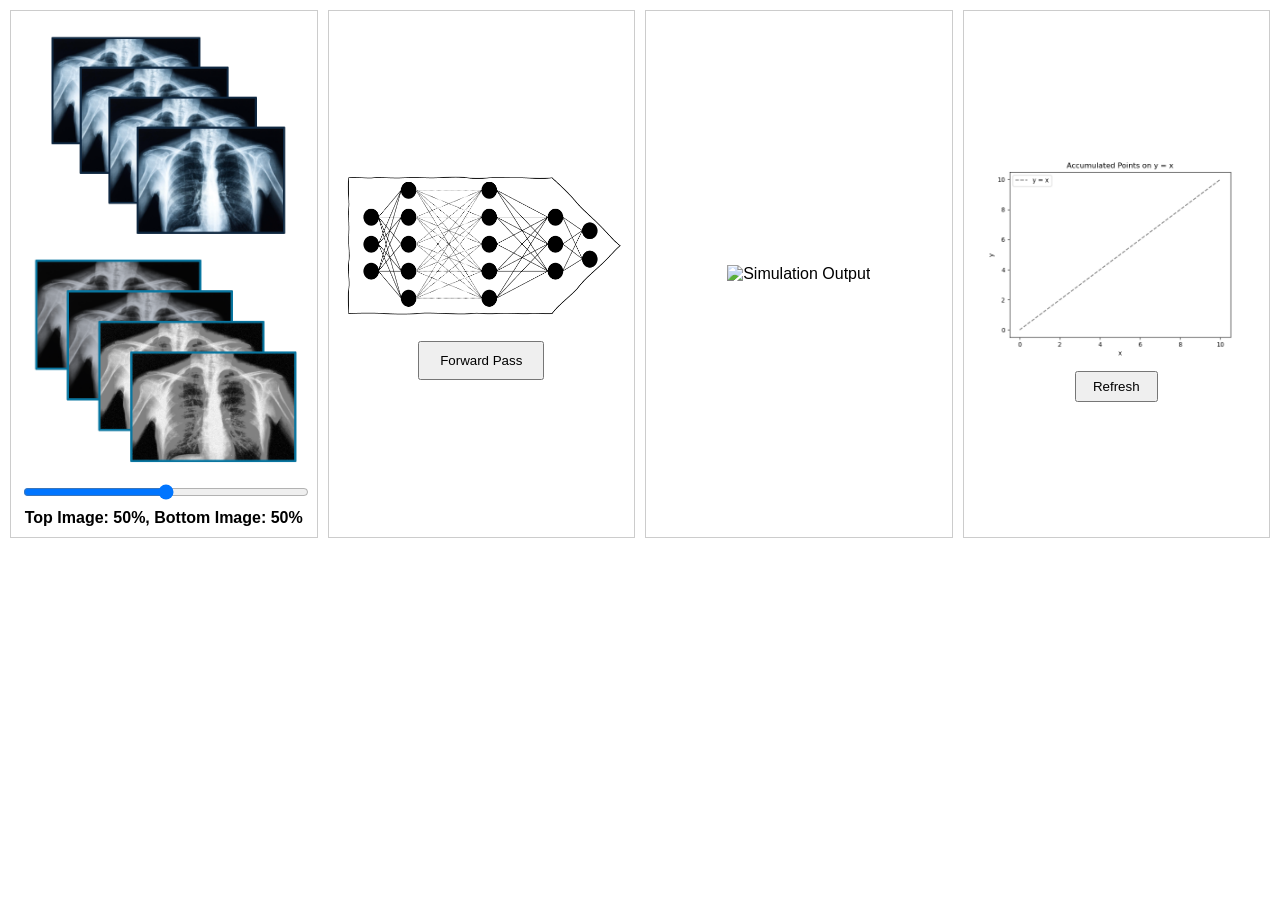
==== templates/index.html @ 632abbbf "initial commit" ====
<!DOCTYPE html>
<html lang="en">
<head>
  <meta charset="UTF-8">
  <title>Simulation Viewer</title>
  <style>
    * {
      box-sizing: border-box;
    }

    html, body {
      margin: 0;
      height: 100%;
      font-family: Arial, sans-serif;
    }

    body {
      display: grid;
      grid-template-columns: 1fr 1fr 1fr 1fr;
      gap: 10px;
      padding: 10px;
    }

    .column {
      display: flex;
      flex-direction: column;
      height: 60%;
      border: 1px solid #ccc;
      padding: 10px;
    }

    #image-container {
      position: relative;
      flex-grow: 1;
    }

    #image-a,
    #image-b {
      position: absolute;
      left: 0;
      width: 100%;
      object-fit: contain;
      transition: height 0.2s ease;
    }

    #image-a {
      top: 0;
    }

    #image-b {
      bottom: 0;
    }

    #slider-container {
      margin-top: 10px;
    }

    #slider-value {
      margin-top: 5px;
      text-align: center;
      font-weight: bold;
    }

    input[type="range"] {
      width: 100%;
    }
  </style>
</head>
<body>

  <!-- Column 1 -->
  <div class="column" id="column-1">
    <div id="image-container">
      <img id="image-a" src="/static/img/ct_a.png" alt="CT A">
      <img id="image-b" src="/static/img/ct_b.png" alt="CT B">
    </div>
    <div id="slider-container">
      <input type="range" min="0" max="100" value="50" id="ratio-slider" oninput="adjustImageRatio()">
      <div id="slider-value">Top Image: 50%</div>
    </div>
  </div>

  
<!-- Column 2: Model image and Forward Pass button -->
<div class="column" id="column-2" style="display: flex; flex-direction: column; justify-content: center; align-items: center;">
    <img src="/static/img/model.png" alt="Model Image" style="max-width: 100%; max-height: 70%; object-fit: contain;">
    <button onclick="runForwardPass()" style="margin-top: 20px; padding: 10px 20px;">Forward Pass</button>
</div>
  
    
<!-- Column 3: Simulation output figure -->
<div class="column" id="column-3" style="justify-content: center; align-items: center;">
    <img id="sim-output" src="/static/img/placeholder.png" alt="Simulation Output" style="max-width: 100%; max-height: 100%; object-fit: contain;">
</div>

<!-- Column 4: Accumulating points figure -->
<div class="column" id="column-4" style="display: flex; flex-direction: column; align-items: center; justify-content: center;">
    <img id="accumulated-output" src="/static/img/accumulated.png" alt="Accumulated Output"
         style="max-width: 100%; max-height: 100%; object-fit: contain; margin-bottom: 10px;">
    <button onclick="refreshPlot()" style="padding: 6px 16px;">Refresh</button>
</div>
  

  <script>

function runForwardPass() {
  const sliderValue = parseInt(document.getElementById("ratio-slider").value);

  fetch("/run_simulation", {
    method: "POST",
    headers: {
      'Content-Type': 'application/json'
    },
    body: JSON.stringify({ slider_value: sliderValue })
  })
  .then(res => res.json())
  .then(() => {
    // Update simulation output image (column 3)
    document.getElementById("sim-output").src = "/static/img/generated.png?t=" + new Date().getTime();

    // ✅ Update accumulated output image (column 4)
    document.getElementById("accumulated-output").src = "/static/img/accumulated.png?t=" + new Date().getTime();
  });
}

function refreshPlot() {
    fetch("/reset_accumulated", { method: "POST" })
      .then(() => {
        document.getElementById("accumulated-output").src = "/static/img/accumulated.png?t=" + new Date().getTime();
      });
  }

    function adjustImageRatio() {
      const sliderValue = parseInt(document.getElementById("ratio-slider").value);
      const container = document.getElementById("image-container");
      const height = container.clientHeight;

      const imgA = document.getElementById("image-a");
      const imgB = document.getElementById("image-b");
      const sliderLabel = document.getElementById("slider-value");

      const heightA = height * (sliderValue / 100);
      const heightB = height - heightA;

      imgA.style.height = `${heightA}px`;
      imgB.style.height = `${heightB}px`;

      sliderLabel.textContent = `Top Image: ${sliderValue}%, Bottom Image: ${100 - sliderValue}%`;
    }

    window.onload = adjustImageRatio;
    window.onresize = adjustImageRatio; // Optional: keep responsive on resize
  </script>

</body>
</html>
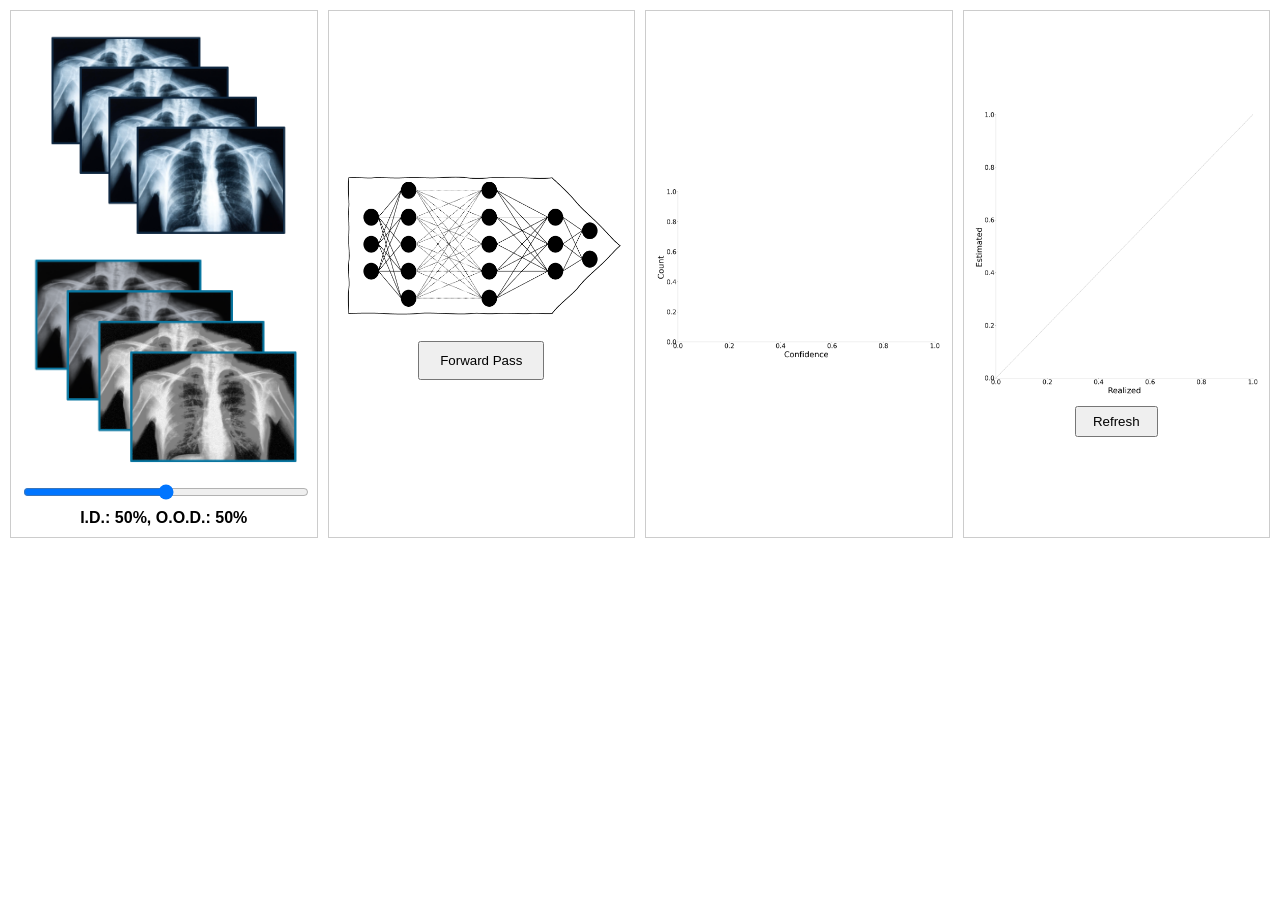
==== commit 72330d50: "column 3 figure updates" ====
--- a/templates/index.html
+++ b/templates/index.html
@@ -76,7 +76,7 @@
     </div>
     <div id="slider-container">
       <input type="range" min="0" max="100" value="50" id="ratio-slider" oninput="adjustImageRatio()">
-      <div id="slider-value">Top Image: 50%</div>
+      <div id="slider-value">I.D.: 50%</div>
     </div>
   </div>
 
@@ -145,7 +145,7 @@
       imgA.style.height = `${heightA}px`;
       imgB.style.height = `${heightB}px`;
 
-      sliderLabel.textContent = `Top Image: ${sliderValue}%, Bottom Image: ${100 - sliderValue}%`;
+      sliderLabel.textContent = `I.D.: ${sliderValue}%, O.O.D.: ${100 - sliderValue}%`;
     }
 
     window.onload = adjustImageRatio;
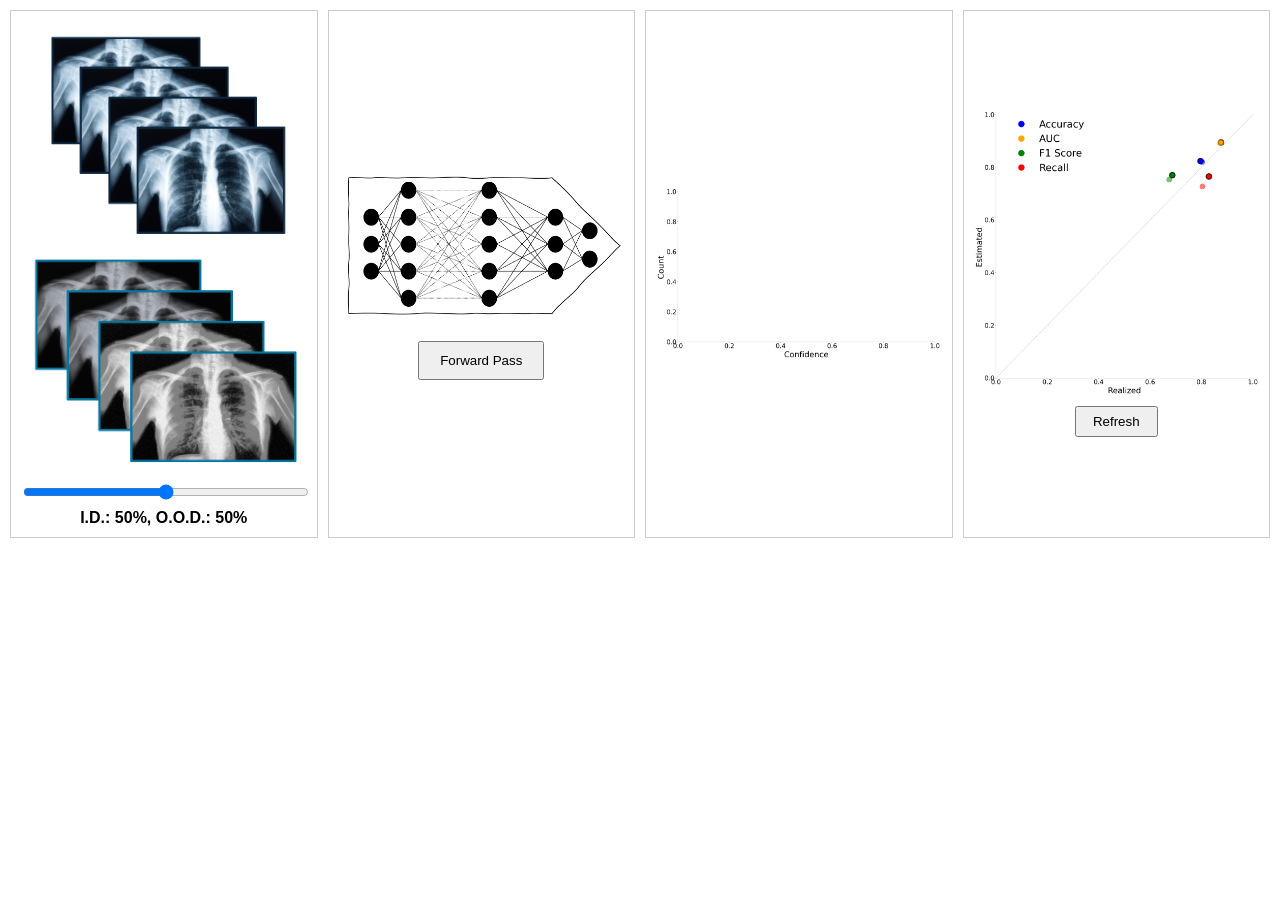
==== commit 4549e9fc: "updated version" ====
--- a/templates/index.html
+++ b/templates/index.html
@@ -2,7 +2,7 @@
 <html lang="en">
 <head>
   <meta charset="UTF-8">
-  <title>Simulation Viewer</title>
+  <title>Performance Prediction Viz</title>
   <style>
     * {
       box-sizing: border-box;
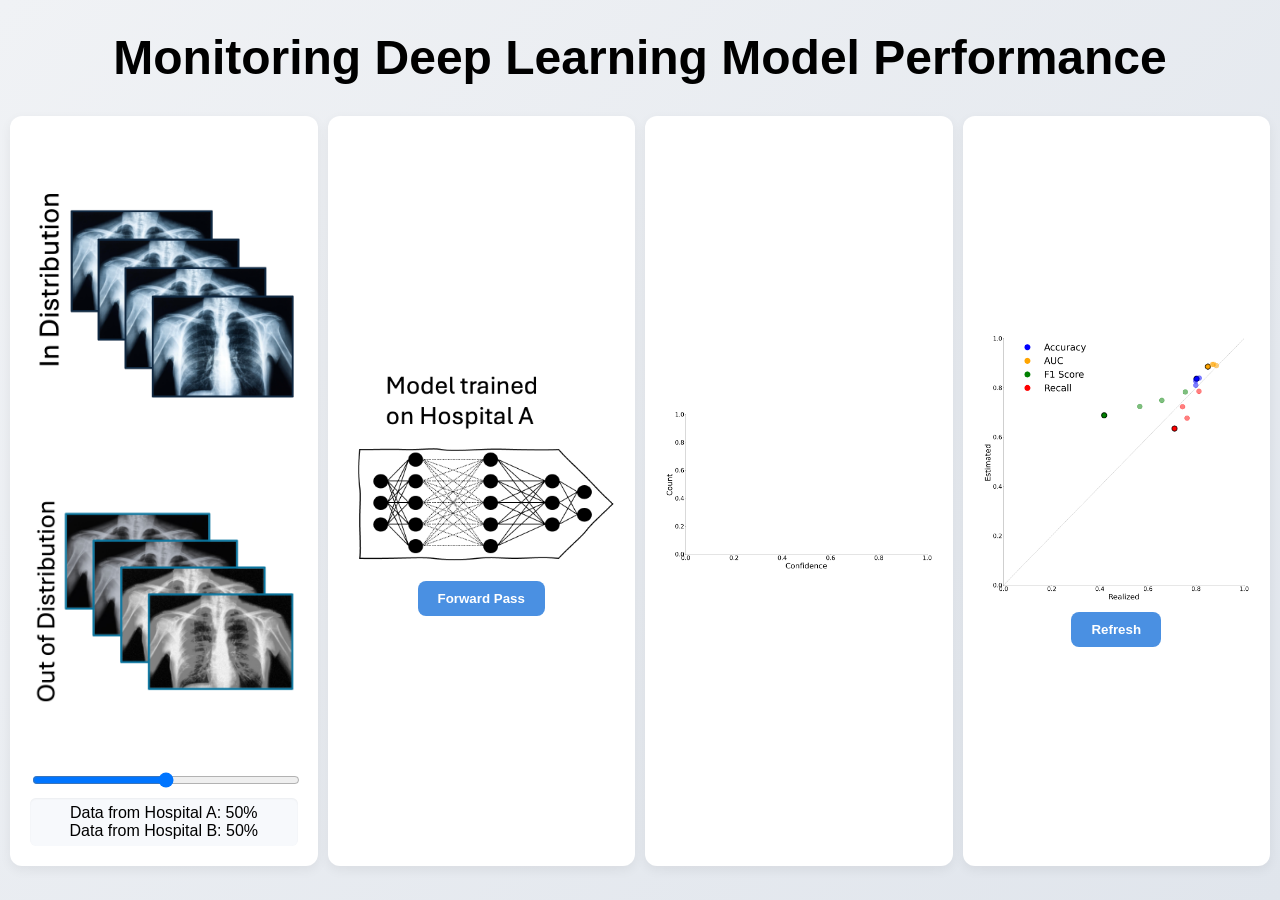
==== commit f0b9c5ff: "working version with revisions" ====
--- a/templates/index.html
+++ b/templates/index.html
@@ -11,22 +11,27 @@
     html, body {
       margin: 0;
       height: 100%;
-      font-family: Arial, sans-serif;
+      font-family: 'Segoe UI', Tahoma, Geneva, Verdana, sans-serif;
+      background: linear-gradient(135deg, #f0f2f5, #e0e5ec);
     }
 
-    body {
+    .grid-container {
       display: grid;
       grid-template-columns: 1fr 1fr 1fr 1fr;
       gap: 10px;
-      padding: 10px;
+      height: calc(100vh - 90px); /* full height minus 20px top and bottom padding */
+      padding: 30px 10px; /* 20px top/bottom, 10px left/right */
     }
 
     .column {
       display: flex;
       flex-direction: column;
-      height: 60%;
-      border: 1px solid #ccc;
-      padding: 10px;
+      background-color: #ffffff;
+      border-radius: 12px;
+      box-shadow: 0 4px 12px rgba(0, 0, 0, 0.06);
+      padding: 20px;
+      overflow: hidden;
+      justify-content: space-between;
     }
 
     #image-container {
@@ -56,79 +61,109 @@
     }
 
     #slider-value {
-      margin-top: 5px;
+      background: #f7f9fc;
+      border-radius: 6px;
+      padding: 6px;
+      font-weight: 500;
       text-align: center;
-      font-weight: bold;
+      box-shadow: inset 0 1px 2px rgba(0, 0, 0, 0.05);
+      margin-top: 6px;
     }
 
     input[type="range"] {
       width: 100%;
+      margin-top: 10px;
+    }
+
+    button {
+      background-color: #4a90e2;
+      color: white;
+      border: none;
+      border-radius: 8px;
+      padding: 10px 20px;
+      cursor: pointer;
+      font-weight: bold;
+      transition: background-color 0.2s ease;
+    }
+
+    button:hover {
+      background-color: #3b78c5;
+    }
+
+    img {
+      max-width: 100%;
+      max-height: 100%;
+      object-fit: contain;
     }
   </style>
 </head>
 <body>
+  <div style="
+  text-align: center;
+  font-size: 48px;
+  font-weight: bold;
+  padding-top: 30px;
+  margin-bottom: 1px;
+">
+  Monitoring Deep Learning Model Performance
+</div>
+  <div class="grid-container">
 
-  <!-- Column 1 -->
-  <div class="column" id="column-1">
-    <div id="image-container">
-      <img id="image-a" src="/static/img/ct_a.png" alt="CT A">
-      <img id="image-b" src="/static/img/ct_b.png" alt="CT B">
+    <!-- Column 1 -->
+    <div class="column" id="column-1">
+      <div id="image-container">
+        <img id="image-a" src="/static/img/ct_a.png" alt="CT A">
+        <img id="image-b" src="/static/img/ct_b.png" alt="CT B">
+      </div>
+      <div id="slider-container">
+        <input type="range" min="0" max="100" value="50" id="ratio-slider" oninput="adjustImageRatio()">
+        <div id="slider-value">Data from Hospital A: 50% <br> Data from Hospital B: 50%</div>
+      </div>
     </div>
-    <div id="slider-container">
-      <input type="range" min="0" max="100" value="50" id="ratio-slider" oninput="adjustImageRatio()">
-      <div id="slider-value">I.D.: 50%</div>
+
+    <!-- Column 2: Model + button -->
+    <div class="column" id="column-2" style="align-items: center; justify-content: center;">
+      <img src="/static/img/model.png" alt="Model Image" style="max-width: 100%; max-height: 70%;">
+      <button onclick="runForwardPass()" style="margin-top: 20px;">Forward Pass</button>
     </div>
+
+    <!-- Column 3: Simulation result -->
+    <div class="column" id="column-3" style="align-items: center; justify-content: center;">
+      <img id="sim-output" src="/static/img/placeholder.png" alt="Simulation Output">
+    </div>
+
+    <!-- Column 4: Accumulated result -->
+    <div class="column" id="column-4" style="align-items: center; justify-content: center;">
+      <img id="accumulated-output" src="/static/img/accumulated.png" alt="Accumulated Output" style="margin-bottom: 10px;">
+      <button onclick="refreshPlot()">Refresh</button>
+    </div>
+
   </div>
 
-  
-<!-- Column 2: Model image and Forward Pass button -->
-<div class="column" id="column-2" style="display: flex; flex-direction: column; justify-content: center; align-items: center;">
-    <img src="/static/img/model.png" alt="Model Image" style="max-width: 100%; max-height: 70%; object-fit: contain;">
-    <button onclick="runForwardPass()" style="margin-top: 20px; padding: 10px 20px;">Forward Pass</button>
-</div>
-  
-    
-<!-- Column 3: Simulation output figure -->
-<div class="column" id="column-3" style="justify-content: center; align-items: center;">
-    <img id="sim-output" src="/static/img/placeholder.png" alt="Simulation Output" style="max-width: 100%; max-height: 100%; object-fit: contain;">
-</div>
+  <script>
+    function runForwardPass() {
+      const sliderValue = parseInt(document.getElementById("ratio-slider").value);
 
-<!-- Column 4: Accumulating points figure -->
-<div class="column" id="column-4" style="display: flex; flex-direction: column; align-items: center; justify-content: center;">
-    <img id="accumulated-output" src="/static/img/accumulated.png" alt="Accumulated Output"
-         style="max-width: 100%; max-height: 100%; object-fit: contain; margin-bottom: 10px;">
-    <button onclick="refreshPlot()" style="padding: 6px 16px;">Refresh</button>
-</div>
-  
-
-  <script>
-
-function runForwardPass() {
-  const sliderValue = parseInt(document.getElementById("ratio-slider").value);
-
-  fetch("/run_simulation", {
-    method: "POST",
-    headers: {
-      'Content-Type': 'application/json'
-    },
-    body: JSON.stringify({ slider_value: sliderValue })
-  })
-  .then(res => res.json())
-  .then(() => {
-    // Update simulation output image (column 3)
-    document.getElementById("sim-output").src = "/static/img/generated.png?t=" + new Date().getTime();
-
-    // ✅ Update accumulated output image (column 4)
-    document.getElementById("accumulated-output").src = "/static/img/accumulated.png?t=" + new Date().getTime();
-  });
-}
-
-function refreshPlot() {
-    fetch("/reset_accumulated", { method: "POST" })
+      fetch("/run_simulation", {
+        method: "POST",
+        headers: {
+          'Content-Type': 'application/json'
+        },
+        body: JSON.stringify({ slider_value: sliderValue })
+      })
+      .then(res => res.json())
       .then(() => {
+        document.getElementById("sim-output").src = "/static/img/generated.png?t=" + new Date().getTime();
         document.getElementById("accumulated-output").src = "/static/img/accumulated.png?t=" + new Date().getTime();
       });
-  }
+    }
+
+    function refreshPlot() {
+      fetch("/reset_accumulated", { method: "POST" })
+        .then(() => {
+          document.getElementById("accumulated-output").src = "/static/img/accumulated.png?t=" + new Date().getTime();
+        });
+    }
 
     function adjustImageRatio() {
       const sliderValue = parseInt(document.getElementById("ratio-slider").value);
@@ -145,12 +180,12 @@
       imgA.style.height = `${heightA}px`;
       imgB.style.height = `${heightB}px`;
 
-      sliderLabel.textContent = `I.D.: ${sliderValue}%, O.O.D.: ${100 - sliderValue}%`;
+      sliderLabel.innerHTML = `Data from Hospital A: ${sliderValue}% <br> Data from Hospital B: ${100 - sliderValue}%`;
+
     }
 
     window.onload = adjustImageRatio;
-    window.onresize = adjustImageRatio; // Optional: keep responsive on resize
+    window.onresize = adjustImageRatio;
   </script>
-
 </body>
 </html>
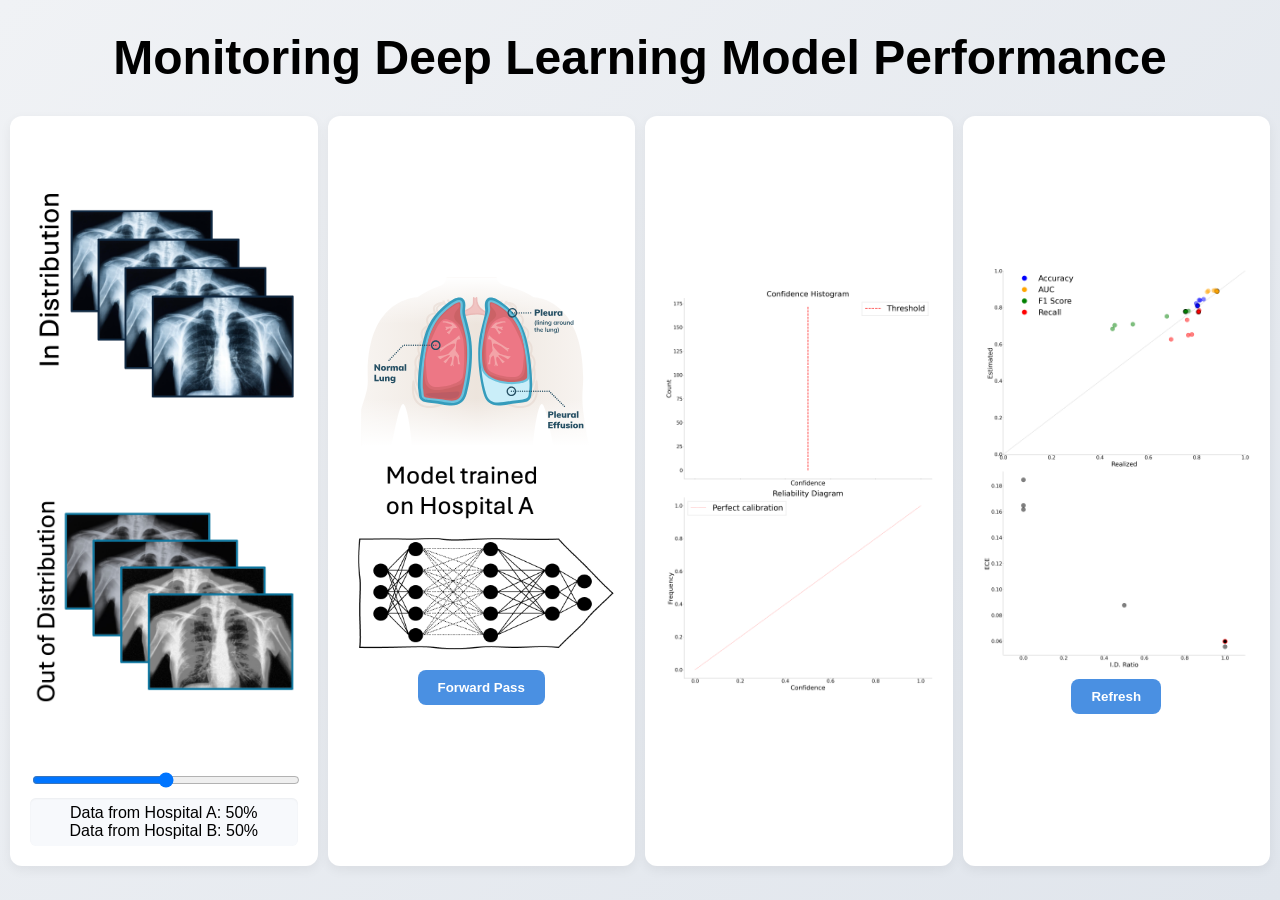
==== commit 561d7264: "fixed port issue and added pleural effusion image" ====
--- a/templates/index.html
+++ b/templates/index.html
@@ -121,11 +121,17 @@
       </div>
     </div>
 
-    <!-- Column 2: Model + button -->
-    <div class="column" id="column-2" style="align-items: center; justify-content: center;">
-      <img src="/static/img/model.png" alt="Model Image" style="max-width: 100%; max-height: 70%;">
-      <button onclick="runForwardPass()" style="margin-top: 20px;">Forward Pass</button>
-    </div>
+    <!-- Column 2: SVG + Model image + Forward Pass button -->
+  <div class="column" id="column-2" style="display: flex; flex-direction: column; justify-content: center; align-items: center;">
+  <!-- SVG image -->
+  <img src="/static/img/pleural_effusion.svg" alt="Model SVG" style="max-width: 90%; max-height: 30%; margin-bottom: 10px;">
+
+  <!-- Main model image -->
+  <img src="/static/img/model.png" alt="Model Image" style="max-width: 100%; max-height: 60%; object-fit: contain;">
+
+  <!-- Forward pass button -->
+  <button onclick="runForwardPass()" style="margin-top: 20px; padding: 10px 20px;">Forward Pass</button>
+</div>
 
     <!-- Column 3: Simulation result -->
     <div class="column" id="column-3" style="align-items: center; justify-content: center;">
